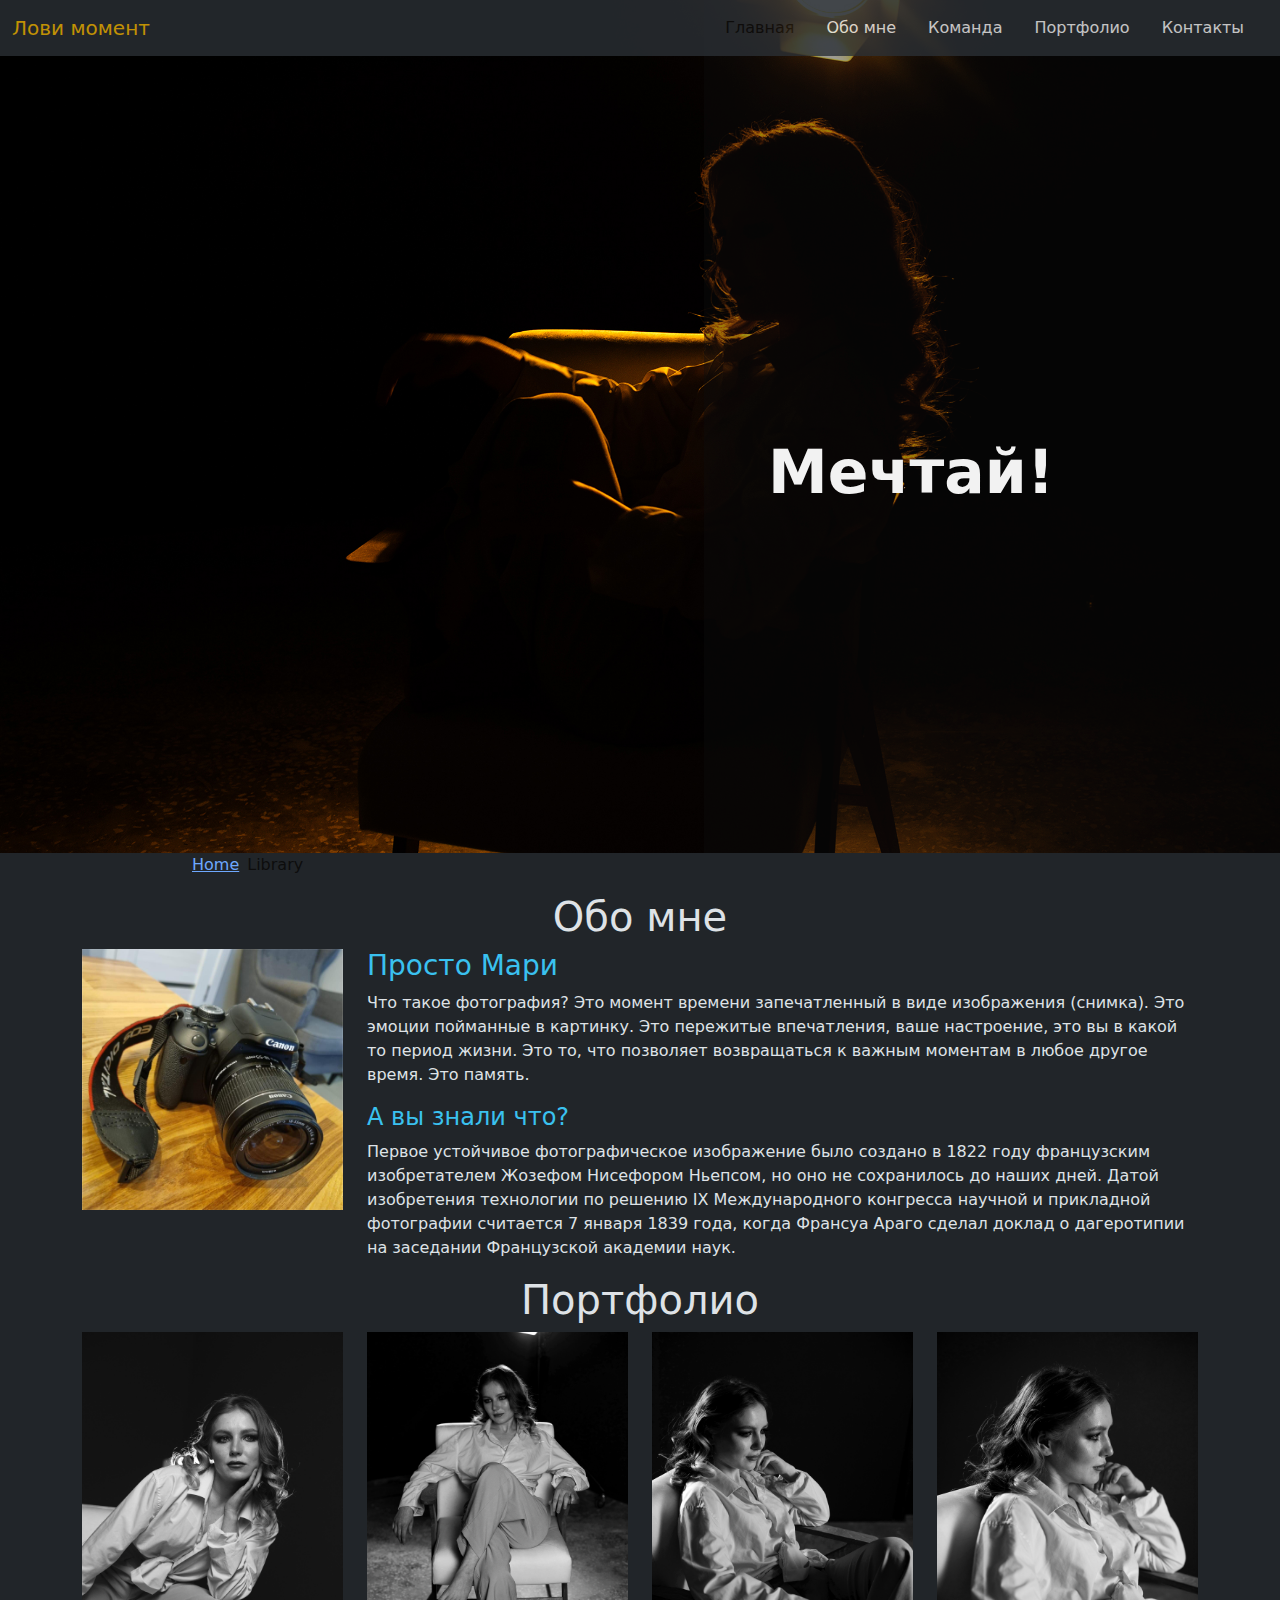
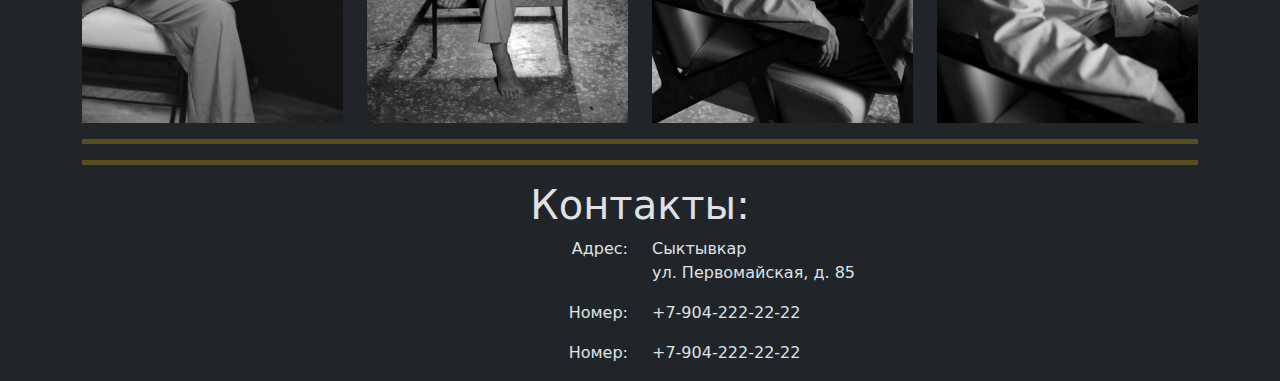
==== index.html @ 64804982 "Update and rename bootstrap3.html to index.html" ====
<!doctype html>
<html lang="en" data-bs-theme="dark">
  <head>
      <meta charset="utf-8">
      <meta name="viewport" content="width=device-width, initial-scale=1">
      <title>Bootstrap demo</title>
      <link href="https://cdn.jsdelivr.net/npm/bootstrap@5.3.3/dist/css/bootstrap.min.css" rel="stylesheet" integrity="sha384-QWTKZyjpPEjISv5WaRU9OFeRpok6YctnYmDr5pNlyT2bRjXh0JMhjY6hW+ALEwIH" crossorigin="anonymous">
      <link href="css/style.css" rel="stylesheet">
  </head>
  <body>
    <script src="https://cdn.jsdelivr.net/npm/bootstrap@5.3.3/dist/js/bootstrap.bundle.min.js" integrity="sha384-YvpcrYf0tY3lHB60NNkmXc5s9fDVZLESaAA55NDzOxhy9GkcIdslK1eN7N6jIeHz" crossorigin="anonymous"></script>
    <header>
        <nav class="navbar navbar-expand-lg bg-body-tertiary fixed-top">
          <div class="container-fluid">
            <a class="navbar-brand" href="#">Лови момент</a>
            <button class="navbar-toggler" type="button" data-bs-toggle="collapse" data-bs-target="#navbarText" aria-controls="navbarText" aria-expanded="false" aria-label="Переключатель навигации">
              <span class="navbar-toggler-icon"></span>
            </button>
            <div class="collapse navbar-collapse" id="navbarText">
          	   <ul class="navbar-nav mr-4">
            	  <li class="nav-item">
            	    <a class="nav-link active" aria-current="page" href="#">Главная</a>
            	  </li>
            	  <li class="nav-item">
            	    <a class="nav-link" href="#about">Обо мне</a>
            	  </li>
            	  <li class="nav-item">
            	    <a class="nav-link" href="#">Команда</a>
            	  </li>
            	  <li class="nav-item">
            	    <a class="nav-link" href="#portfolio">Портфолио</a>
            	  </li>
                <li class="nav-item">
                  <a class="nav-link" href="#contacts">Контакты</a>
                </li>
          	   </ul>
            </div>
          </div>
        </nav>
     
        <div class="carusel">
          <div id="carouselExampleAutoplaying " class="carousel slide" data-bs-ride="carousel">
              <div class="carousel-inner">
                <div class="carousel-item active">
                  <img src="img/PL1A0031.jpg" class="d-block w-100" alt="..." width="800" height="400" role="img" preserveAspectRatio="xMidYMid slice">
                   <p id="text">Мечтай!</p>
                </div>
                <div class="carousel-item">
                  <img src="img/PL1A9613.jpg" class="d-block w-100" alt="..." width="800" height="400" role="img" preserveAspectRatio="xMidYMid slice">
                  <p id="text">Поверь!</p>
                </div>
                <div class="carousel-item">
                 <img src="img/PL1A9741.jpg" class="d-block w-100" alt="..." width="800" height="400" role="img" preserveAspectRatio="xMidYMid slice">
                 <p id="opacity"></p>
                 <p id="text">Действуй!</p>
                </div>
              </div>
          </div>
        </div>
    </header>



    <div class="menu">
      <nav style="--bs-breadcrumb-divider: '';" aria-label="breadcrumb">
        <ol class="breadcrumb">
          <li class="breadcrumb-item" aria-current="page"><a href="#"> Home </a></li>
          <li class="breadcrumb-item active" > Library </li>
        </ol>
      </nav>
    </div>

    <div class="about" id="about"><a name="about"></a>
      <div class="container">
        <h1 class="text-center">Обо мне</h1>
        <div class="row">
          <div class="col-lg-3 col-md-4 col-sm-12">
            <img id="foto" align="center" src="img/foto.jpg" class="img-fluid" alt="Жизнь через объъектив">
            
          </div>
          <div class="col-lg-9 col-md-8 col-sm-12 desc">
            <h3><font color="#3AC1EF">Просто Мари</font></h3>
            <p>
              Что такое фотография? Это момент времени запечатленный в виде изображения (снимка). Это эмоции пойманные в картинку. Это пережитые впечатления, ваше настроение, это вы в какой то период жизни. Это то, что позволяет возвращаться к важным моментам в любое другое время. Это память.
            </p>
            <h4><font color="#3AC1EF">А вы знали что?</font></h4>
            <p> 
              Первое устойчивое фотографическое изображение было создано в 1822 году французским изобретателем Жозефом Нисефором Ньепсом, но оно не сохранилось до наших дней. Датой изобретения технологии по решению IX Международного конгресса научной и прикладной фотографии считается 7 января 1839 года, когда Франсуа Араго сделал доклад о дагеротипии на заседании Французской академии наук.
            </p>
          </div>
        </div>
      </div>
    </div>


    <div id="portfolio" class="portfolio">
      <h1 class="text-center"><a name="portfolio">Портфолио</a></h1>
      <div class="container">
        <div class="row">
          <div class="col-lg-3 col-md-6 col-sm-12">
            <img align="center" src="img/PL1A9939.jpg" class="img-fluid">
          </div>
          <div class="col-lg-3 col-md-6 col-sm-12">
            <img align="center" src="img/PL1A9947.jpg" class="img-fluid">
          </div>
          <div class="col-lg-3 col-md-6 col-sm-12">
            <img align="center" src="img/PL1A9958.jpg" class="img-fluid">
          </div>
          <div class="col-lg-3 col-md-6 col-sm-12">
            <img align="center" src="img/PL1A9960.jpg" class="img-fluid">
          </div>
        </div>
      </div>
    </div>

  <footer>
    <div class="container">
      <hr class="bg-danger border-5 border-top border-warning"/>
      <hr class="bg-danger border-5 border-top border-warning"/>
      <h1 class="text-center"><a name="contacts"></a>Контакты:</h1>
      <div class="row align-items-start">
          <div class="col-2 col-sm-12"> 
          </div>
          <div class="col-8 col-sm-12">
              <div class="row">
                  <div class="col-md-6 col-sm-3"><p class="text-end">Адрес:</p></div>
                  <div class="col-md-6 col-sm-9"><p>Сыктывкар<br>ул. Первомайская, д. 85</p></div>
              </div>
              <div class="row">
                  <div class="col-md-6 col-sm-3"><p class="text-end">Номер:</p></div>
                  <div class="col-md-6 col-sm-9"><p>+7-904-222-22-22</p></div>
              </div>
              <div class="row">
                  <div class="col-md-6 col-sm-3"><p class="text-end">Номер:</p></div>
                  <div class="col-md-6 col-sm-9"><p>+7-904-222-22-22</p></div>
              </div>
          </div>
          <div class="col-2 col-sm-12">
          </div>
      </div>
    </div>
  </footer>

  </body>
</html>
---- css/style.css ----
img {

  width: 100%; /* Ширина 100% */
  height: auto;
 
  object-fit: contain; 
}

.navbar-brand  {
  color: #F2B705;
}


.navbar-toggler{
  background:#fff !important;
}
.navbar-collapse{
 justify-content: flex-end;
}
.navbar{
 background:#0D0007;
 opacity: 0.8;
}
.nav-link {
 color: #f4f4f4;
 cursor: pointer;
 margin-right: 1em !important;
}

#foto {
    max-height:   100pm;
}

.nav-link:hover, .nav-link:focus{
 background: #f4f4f4;
 color: #732C02;
}

.active {
    color: #0D0D0D!important;
}


.nav-link:

.carousel-item {
  width: 100%;
  max-height: 800px;
}

.menu {
  margin-left: 15%;
}

#text {
  z-index: 100;
  position: absolute;
  color: #F2F2F2;
  font-size: 60px;
  font-weight: bold;
  object-fit: contain; 
  left: 60%;
  right: auto;
  overflow: hidden;
  top: 50%;
}


.carousel-item::after {
    content:"";
    position: absolute;
    bottom: 0;
    background-color: #0D0D0D;
    object-fit: contain; 
    left:   55%;
    right:  0;
    width: 50%;
    height: 100%;
    opacity: 0.4;
}

@media screen and (max-device-width:480px) {
 .carousel-item {
  width: auto;
  height: 400px;
  #text {
    font-size: 36px;
    left: 10%;
    top: 60%;
  }
}

hr{
  color: #F2B705;
}

#cont {
  opacity: 0.4;
}
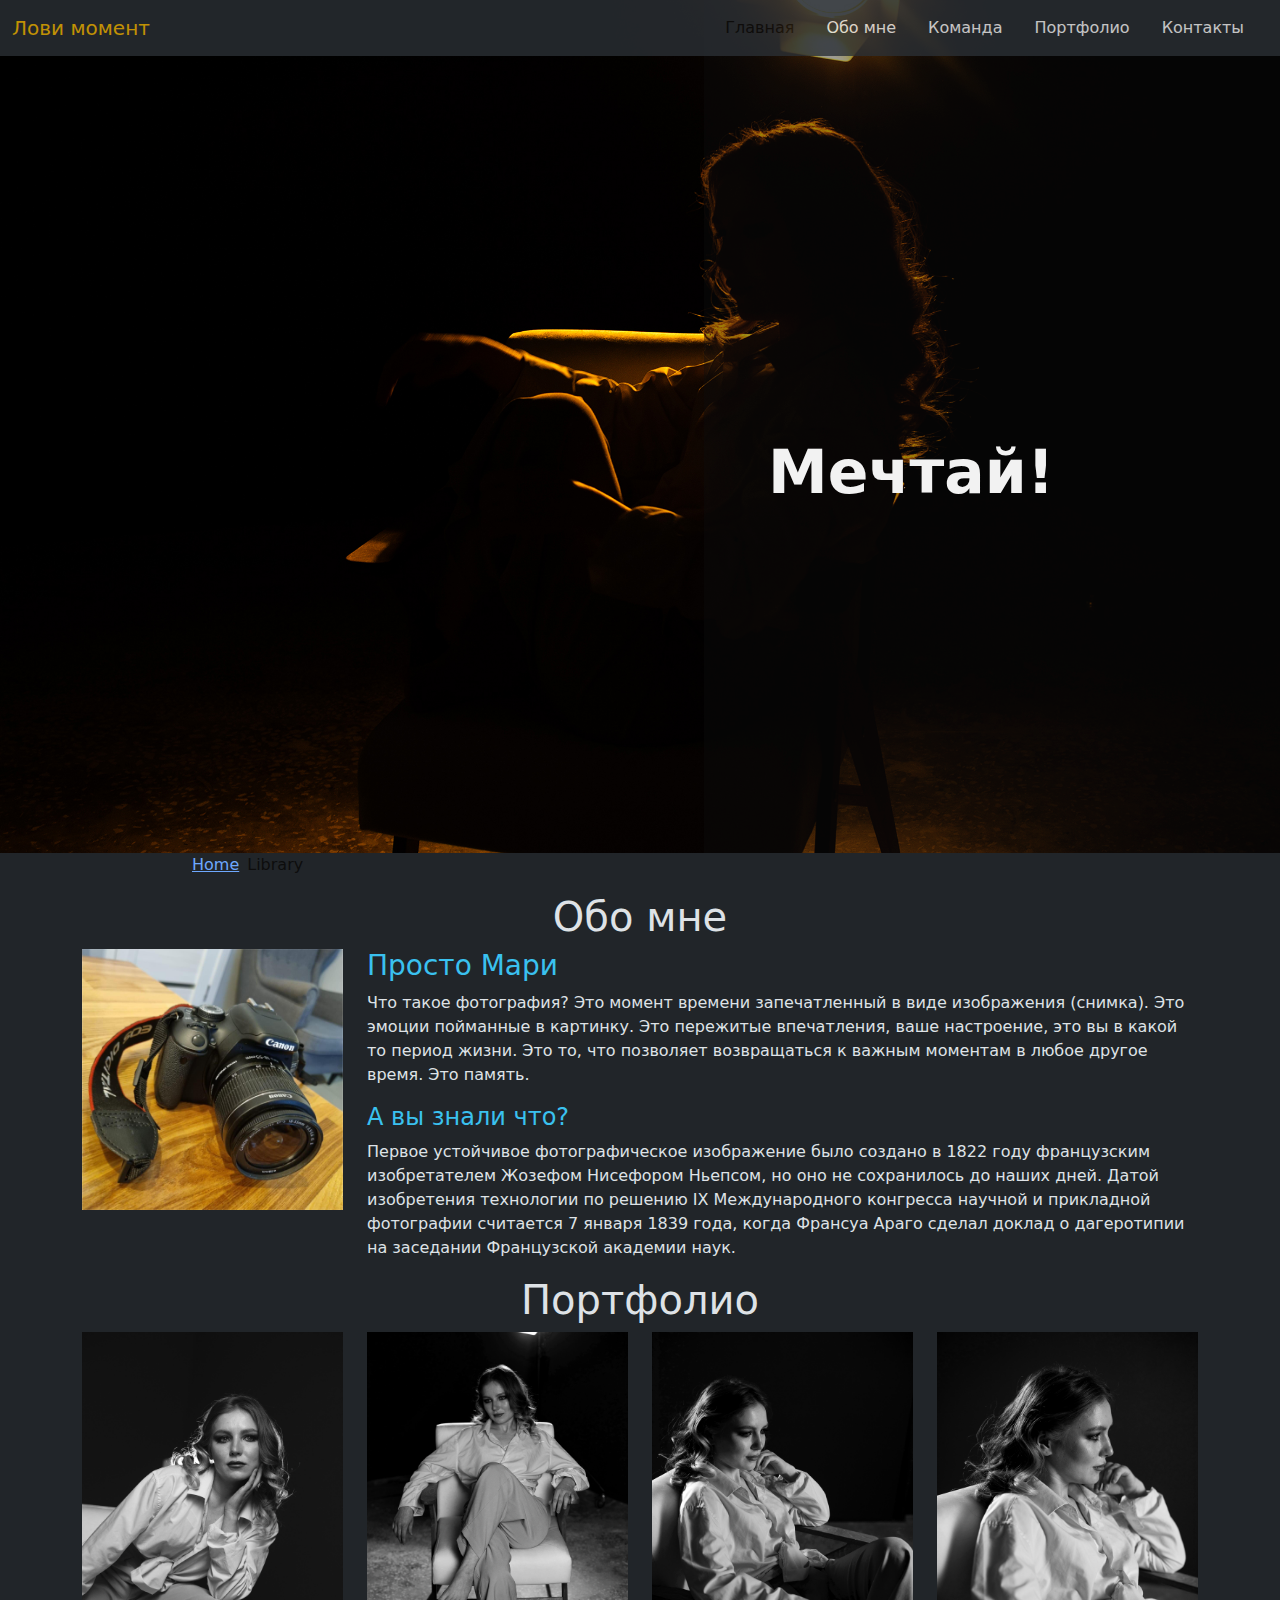
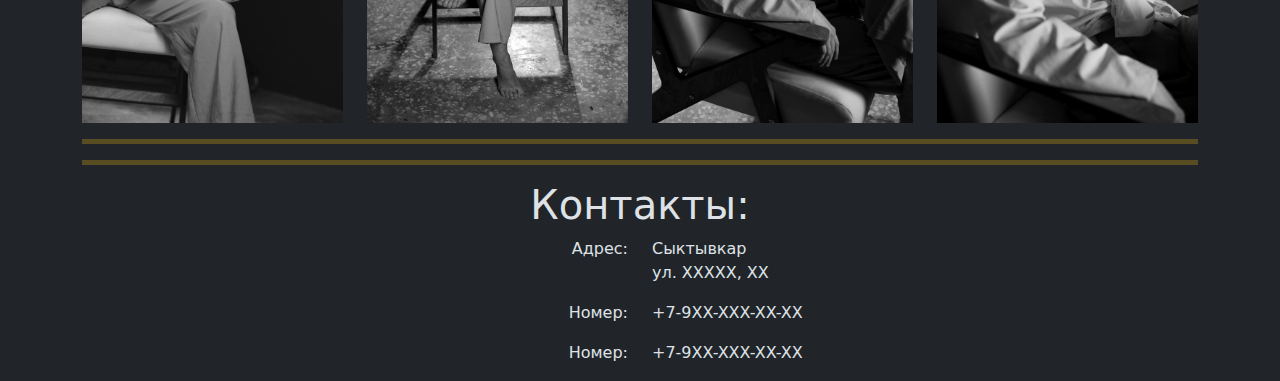
==== commit 48d62018: "Update index.html" ====
--- a/index.html
+++ b/index.html
@@ -3,7 +3,7 @@
   <head>
       <meta charset="utf-8">
       <meta name="viewport" content="width=device-width, initial-scale=1">
-      <title>Bootstrap demo</title>
+      <title>Mary demo</title>
       <link href="https://cdn.jsdelivr.net/npm/bootstrap@5.3.3/dist/css/bootstrap.min.css" rel="stylesheet" integrity="sha384-QWTKZyjpPEjISv5WaRU9OFeRpok6YctnYmDr5pNlyT2bRjXh0JMhjY6hW+ALEwIH" crossorigin="anonymous">
       <link href="css/style.css" rel="stylesheet">
   </head>
@@ -124,15 +124,15 @@
           <div class="col-8 col-sm-12">
               <div class="row">
                   <div class="col-md-6 col-sm-3"><p class="text-end">Адрес:</p></div>
-                  <div class="col-md-6 col-sm-9"><p>Сыктывкар<br>ул. Первомайская, д. 85</p></div>
+                  <div class="col-md-6 col-sm-9"><p>Сыктывкар<br>ул. ХХХХХ, ХХ</p></div>
               </div>
               <div class="row">
                   <div class="col-md-6 col-sm-3"><p class="text-end">Номер:</p></div>
-                  <div class="col-md-6 col-sm-9"><p>+7-904-222-22-22</p></div>
+                  <div class="col-md-6 col-sm-9"><p>+7-9XX-XXX-XX-XX</p></div>
               </div>
               <div class="row">
                   <div class="col-md-6 col-sm-3"><p class="text-end">Номер:</p></div>
-                  <div class="col-md-6 col-sm-9"><p>+7-904-222-22-22</p></div>
+                  <div class="col-md-6 col-sm-9"><p>+7-9XX-XXX-XX-XX</p></div>
               </div>
           </div>
           <div class="col-2 col-sm-12">
